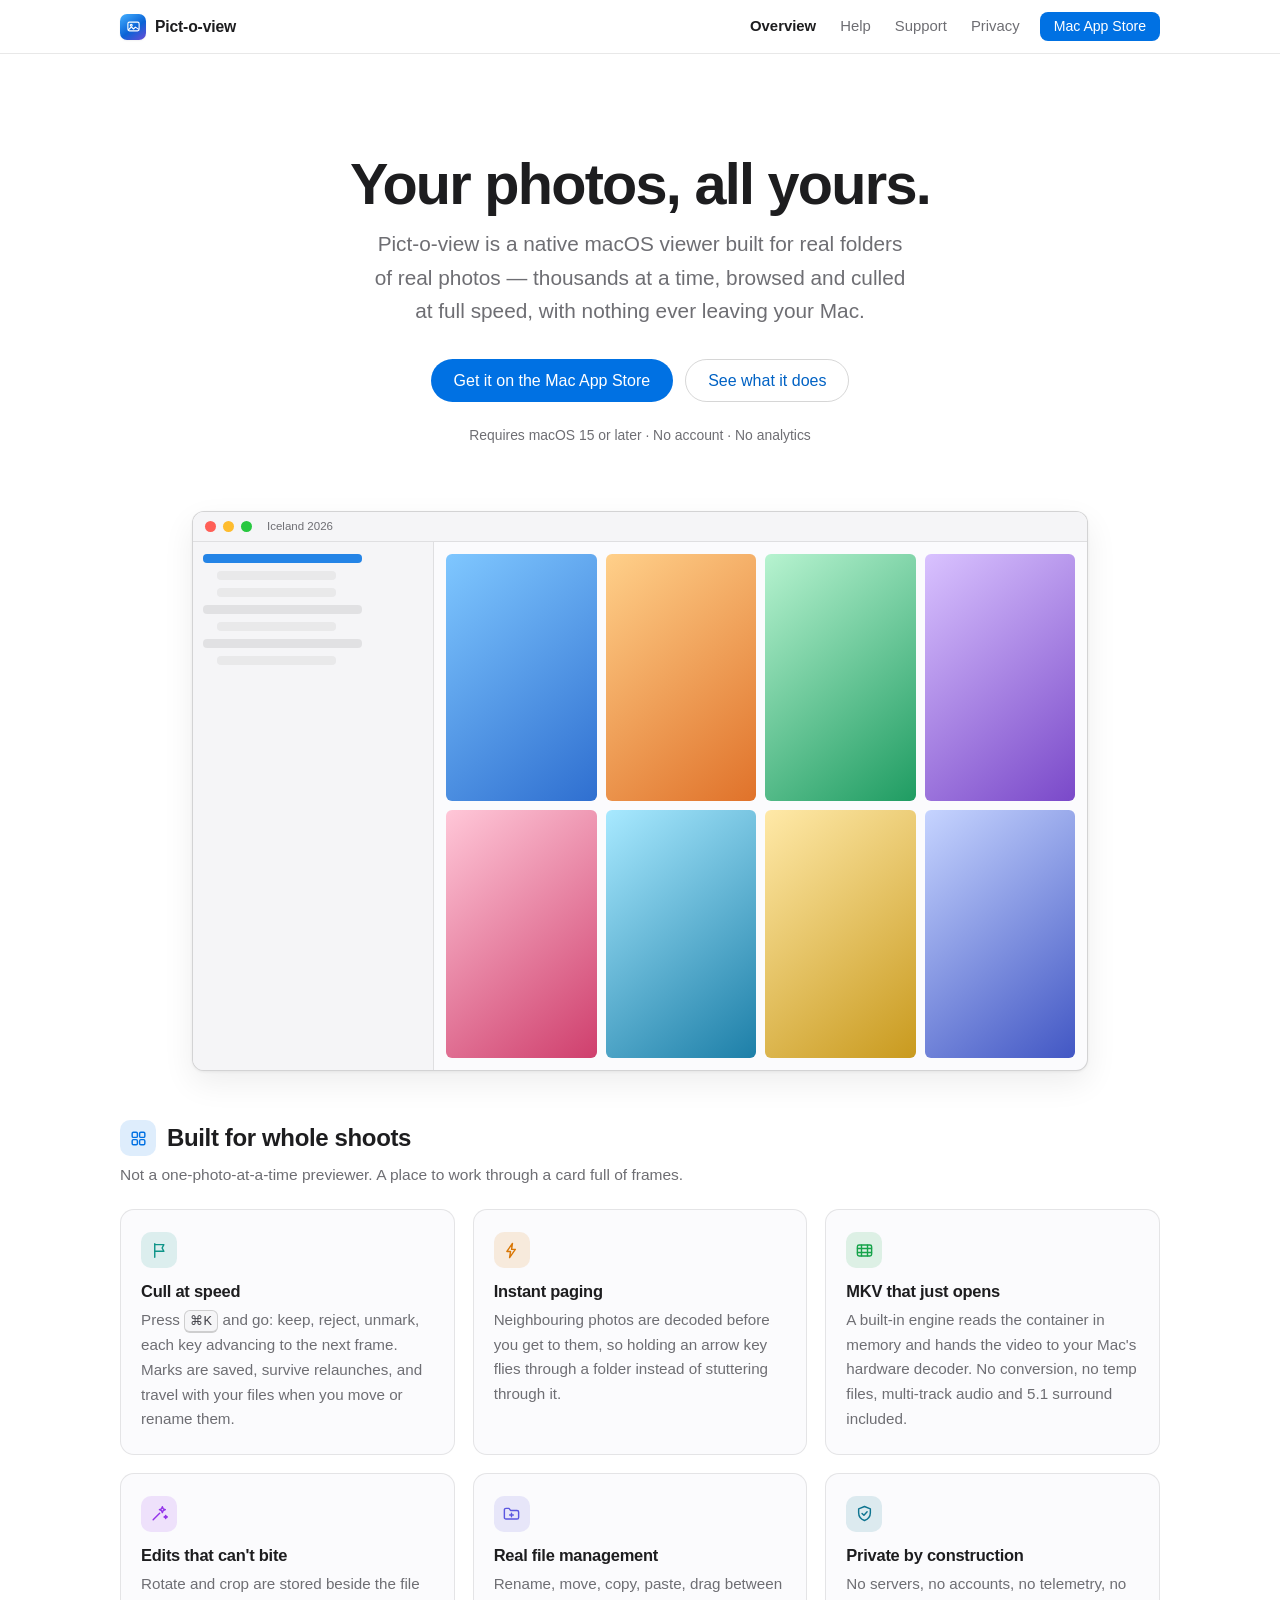
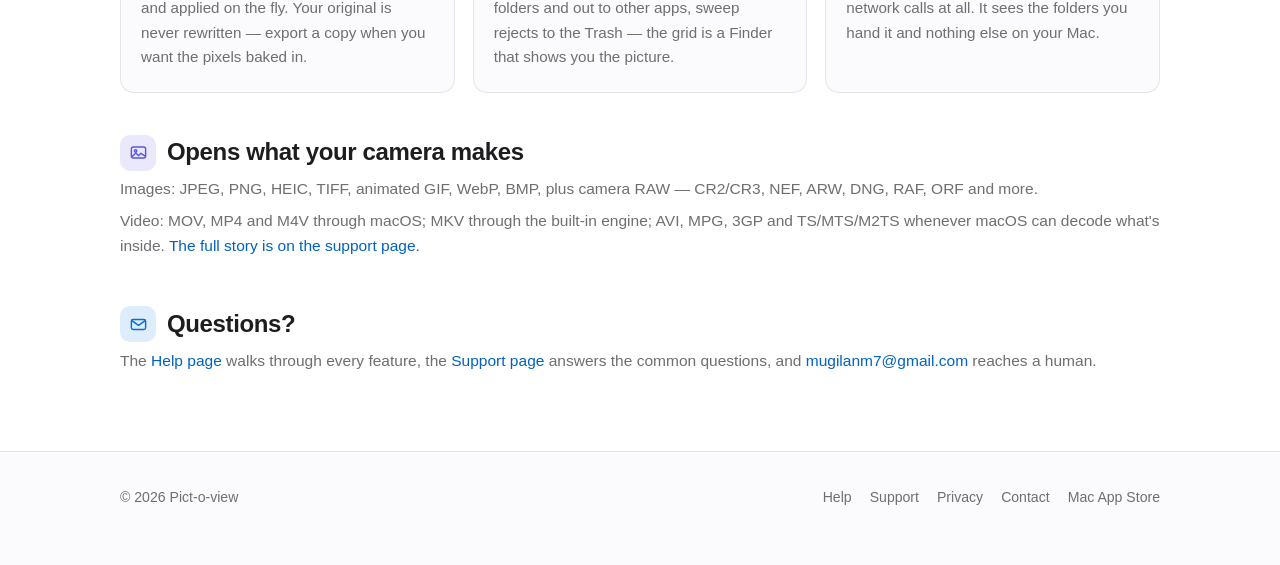
==== index.html @ 7cab920b "1.1 Update" ====
<!DOCTYPE html>
<html lang="en">
<head>
<meta charset="utf-8">
<meta name="viewport" content="width=device-width, initial-scale=1">
<title>Pict-o-view — a fast, private photo &amp; video viewer for macOS</title>
<meta name="description" content="Pict-o-view is a native macOS photo and video viewer built for browsing and culling large folders. No accounts, no analytics, nothing leaves your Mac.">
<meta name="theme-color" content="#ffffff" media="(prefers-color-scheme: light)">
<meta name="theme-color" content="#000000" media="(prefers-color-scheme: dark)">
<link rel="stylesheet" href="css/site.css">
</head>
<body>

<!-- Icon sprite: inline so the pages make no image requests. Attributes
     live on each <symbol> because a <use> clone inherits from the use
     site, not from the sprite. Generated by build_sprite.py. -->
<svg xmlns="http://www.w3.org/2000/svg" style="display:none" aria-hidden="true" focusable="false">

  <symbol id="i-photo" viewBox="0 0 24 24" fill="none" stroke="currentColor" stroke-width="1.8" stroke-linecap="round" stroke-linejoin="round">
    <rect x="3" y="5" width="18" height="14" rx="2.5"/>
    <circle cx="8.4" cy="10" r="1.5"/>
    <path d="M4 17.2l4.6-4.6 3.4 3.4 3-3L20 16.2"/>
  </symbol>
  <symbol id="i-folder" viewBox="0 0 24 24" fill="none" stroke="currentColor" stroke-width="1.8" stroke-linecap="round" stroke-linejoin="round">
    <path d="M3 7.5a2 2 0 012-2h3.8l2 2.6H19a2 2 0 012 2V17a2 2 0 01-2 2H5a2 2 0 01-2-2z"/>
    <path d="M12 11.6v4.6M9.7 13.9h4.6"/>
  </symbol>
  <symbol id="i-tree" viewBox="0 0 24 24" fill="none" stroke="currentColor" stroke-width="1.8" stroke-linecap="round" stroke-linejoin="round">
    <path d="M4.5 5.5h6M8 9.5h6M11.5 13.5h6M11.5 17.5h6"/>
    <path d="M8 5.5v12"/>
  </symbol>
  <symbol id="i-grid" viewBox="0 0 24 24" fill="none" stroke="currentColor" stroke-width="1.8" stroke-linecap="round" stroke-linejoin="round">
    <rect x="4" y="4" width="6.6" height="6.6" rx="1.6"/>
    <rect x="13.4" y="4" width="6.6" height="6.6" rx="1.6"/>
    <rect x="4" y="13.4" width="6.6" height="6.6" rx="1.6"/>
    <rect x="13.4" y="13.4" width="6.6" height="6.6" rx="1.6"/>
  </symbol>
  <symbol id="i-eye" viewBox="0 0 24 24" fill="none" stroke="currentColor" stroke-width="1.8" stroke-linecap="round" stroke-linejoin="round">
    <path d="M2.5 12S6 6.2 12 6.2 21.5 12 21.5 12 18 17.8 12 17.8 2.5 12 2.5 12z"/>
    <circle cx="12" cy="12" r="2.6"/>
  </symbol>
  <symbol id="i-wand" viewBox="0 0 24 24" fill="none" stroke="currentColor" stroke-width="1.8" stroke-linecap="round" stroke-linejoin="round">
    <path d="M4 20l8.2-8.2"/>
    <path d="M15.6 3.5l1.1 2.6 2.6 1.1-2.6 1.1-1.1 2.6-1.1-2.6-2.6-1.1 2.6-1.1z"/>
    <path d="M19.8 14.4l.6 1.4 1.4.6-1.4.6-.6 1.4-.6-1.4-1.4-.6 1.4-.6z"/>
  </symbol>
  <symbol id="i-flag" viewBox="0 0 24 24" fill="none" stroke="currentColor" stroke-width="1.8" stroke-linecap="round" stroke-linejoin="round">
    <path d="M6 3.5v17"/>
    <path d="M6 4.6h11.5l-2.2 4.2 2.2 4.2H6"/>
  </symbol>
  <symbol id="i-film" viewBox="0 0 24 24" fill="none" stroke="currentColor" stroke-width="1.8" stroke-linecap="round" stroke-linejoin="round">
    <rect x="3" y="5" width="18" height="14" rx="2.2"/>
    <path d="M3.2 9.4h17.6M3.2 14.6h17.6M8.2 5.2v13.6M15.8 5.2v13.6"/>
  </symbol>
  <symbol id="i-lock" viewBox="0 0 24 24" fill="none" stroke="currentColor" stroke-width="1.8" stroke-linecap="round" stroke-linejoin="round">
    <rect x="4.8" y="10.8" width="14.4" height="9.2" rx="2.2"/>
    <path d="M8.4 10.8V8.2a3.6 3.6 0 017.2 0v2.6"/>
  </symbol>
  <symbol id="i-keyboard" viewBox="0 0 24 24" fill="none" stroke="currentColor" stroke-width="1.8" stroke-linecap="round" stroke-linejoin="round">
    <rect x="2.4" y="6.4" width="19.2" height="11.2" rx="2.2"/>
    <path d="M6 10.2h.6M9.4 10.2h.6M12.8 10.2h.6M16.2 10.2h.6M7.6 14.2h8.8"/>
  </symbol>
  <symbol id="i-mail" viewBox="0 0 24 24" fill="none" stroke="currentColor" stroke-width="1.8" stroke-linecap="round" stroke-linejoin="round">
    <rect x="3" y="5.6" width="18" height="12.8" rx="2.2"/>
    <path d="M3.6 7.2l8.4 5.9 8.4-5.9"/>
  </symbol>
  <symbol id="i-bolt" viewBox="0 0 24 24" fill="none" stroke="currentColor" stroke-width="1.8" stroke-linecap="round" stroke-linejoin="round">
    <path d="M13.2 3l-7 10.2h4.6L9.6 21l7.2-10.4h-4.7z"/>
  </symbol>
  <symbol id="i-shield" viewBox="0 0 24 24" fill="none" stroke="currentColor" stroke-width="1.8" stroke-linecap="round" stroke-linejoin="round">
    <path d="M12 3.2l7.4 2.9v4.8c0 4.5-3 8.2-7.4 9.9-4.4-1.7-7.4-5.4-7.4-9.9V6.1z"/>
    <path d="M8.9 11.9l2.4 2.4 4-4.4"/>
  </symbol>
  <symbol id="i-share" viewBox="0 0 24 24" fill="none" stroke="currentColor" stroke-width="1.8" stroke-linecap="round" stroke-linejoin="round">
    <path d="M12 15.6V3.6"/>
    <path d="M8.2 7.2L12 3.4l3.8 3.8"/>
    <path d="M5 13.6v4.8A1.8 1.8 0 006.8 20.2h10.4a1.8 1.8 0 001.8-1.8v-4.8"/>
  </symbol>
  <symbol id="i-sliders" viewBox="0 0 24 24" fill="none" stroke="currentColor" stroke-width="1.8" stroke-linecap="round" stroke-linejoin="round">
    <path d="M4 8h9M18.4 8H20M4 16h4.4M13.8 16H20"/>
    <circle cx="15.6" cy="8" r="2.4"/>
    <circle cx="11" cy="16" r="2.4"/>
  </symbol>
  <symbol id="i-code" viewBox="0 0 24 24" fill="none" stroke="currentColor" stroke-width="1.8" stroke-linecap="round" stroke-linejoin="round">
    <path d="M9 7.5L4.5 12 9 16.5M15 7.5L19.5 12 15 16.5"/>
  </symbol>
</svg>

<header class="site-header">
  <div class="wrap">
    <a class="brand" href="index.html">
      <span class="brand-mark"><svg aria-hidden="true"><use href="#i-photo"></use></svg></span>
      Pict-o-view
    </a>
    <nav class="site-nav" aria-label="Site">
      <a href="index.html" aria-current="page">Overview</a>
      <a href="help.html">Help</a>
      <a href="support.html">Support</a>
      <a href="privacy.html">Privacy</a>
      <a class="btn" href="https://apps.apple.com/us/app/pict-o-view/id6789158521">Mac App Store</a>
    </nav>
  </div>
</header>

<main>
  <section class="hero wrap wrap--wide">
    <h1>Your photos, all yours.</h1>
    <p class="lede">Pict-o-view is a native macOS viewer built for real folders of real photos — thousands at a time, browsed and culled at full speed, with nothing ever leaving your Mac.</p>
    <div class="hero-actions">
      <a class="btn" href="https://apps.apple.com/us/app/pict-o-view/id6789158521">Get it on the Mac App Store</a>
      <a class="btn btn--ghost" href="help.html">See what it does</a>
    </div>
    <p class="hero-note">Requires macOS 15 or later · No account · No analytics</p>

    <div class="mock" role="img" aria-label="Illustration of the Pict-o-view window: a folder sidebar beside a grid of photo thumbnails.">
      <div class="mock-bar" aria-hidden="true"><i></i><i></i><i></i><span>Iceland 2026</span></div>
      <div class="mock-body" aria-hidden="true">
        <div class="mock-side">
          <b class="on"></b><em></em><em></em><b></b><em></em><b></b><em></em>
        </div>
        <div class="mock-grid">
          <u></u><u></u><u></u><u></u><u></u><u></u><u></u><u></u>
        </div>
      </div>
    </div>
  </section>

  <div class="wrap wrap--wide">
    <section class="section" id="features">
      <h2><span class="tile t-blue"><svg aria-hidden="true"><use href="#i-grid"></use></svg></span> Built for whole shoots</h2>
      <p class="section-note">Not a one-photo-at-a-time previewer. A place to work through a card full of frames.</p>
      <ul class="cards" style="margin-top:1.4rem">
        <li class="card">
          <span class="tile t-mint"><svg aria-hidden="true"><use href="#i-flag"></use></svg></span>
          <h3>Cull at speed</h3>
          <p>Press <kbd>⌘K</kbd> and go: keep, reject, unmark, each key advancing to the next frame. Marks are saved, survive relaunches, and travel with your files when you move or rename them.</p>
        </li>
        <li class="card">
          <span class="tile t-orange"><svg aria-hidden="true"><use href="#i-bolt"></use></svg></span>
          <h3>Instant paging</h3>
          <p>Neighbouring photos are decoded before you get to them, so holding an arrow key flies through a folder instead of stuttering through it.</p>
        </li>
        <li class="card">
          <span class="tile t-green"><svg aria-hidden="true"><use href="#i-film"></use></svg></span>
          <h3>MKV that just opens</h3>
          <p>A built-in engine reads the container in memory and hands the video to your Mac's hardware decoder. No conversion, no temp files, multi-track audio and 5.1 surround included.</p>
        </li>
        <li class="card">
          <span class="tile t-purple"><svg aria-hidden="true"><use href="#i-wand"></use></svg></span>
          <h3>Edits that can't bite</h3>
          <p>Rotate and crop are stored beside the file and applied on the fly. Your original is never rewritten — export a copy when you want the pixels baked in.</p>
        </li>
        <li class="card">
          <span class="tile t-indigo"><svg aria-hidden="true"><use href="#i-folder"></use></svg></span>
          <h3>Real file management</h3>
          <p>Rename, move, copy, paste, drag between folders and out to other apps, sweep rejects to the Trash — the grid is a Finder that shows you the picture.</p>
        </li>
        <li class="card">
          <span class="tile t-teal"><svg aria-hidden="true"><use href="#i-shield"></use></svg></span>
          <h3>Private by construction</h3>
          <p>No servers, no accounts, no telemetry, no network calls at all. It sees the folders you hand it and nothing else on your Mac.</p>
        </li>
      </ul>
    </section>

    <section class="section" id="formats">
      <h2><span class="tile t-indigo"><svg aria-hidden="true"><use href="#i-photo"></use></svg></span> Opens what your camera makes</h2>
      <p class="section-note">Images: JPEG, PNG, HEIC, TIFF, animated GIF, WebP, BMP, plus camera RAW — CR2/CR3, NEF, ARW, DNG, RAF, ORF and more.</p>
      <p class="section-note">Video: MOV, MP4 and M4V through macOS; MKV through the built-in engine; AVI, MPG, 3GP and TS/MTS/M2TS whenever macOS can decode what's inside. <a href="support.html#media">The full story is on the support page.</a></p>
    </section>

    <section class="section" id="more">
      <h2><span class="tile t-blue"><svg aria-hidden="true"><use href="#i-mail"></use></svg></span> Questions?</h2>
      <p class="section-note">The <a href="help.html">Help page</a> walks through every feature, the <a href="support.html">Support page</a> answers the common questions, and <a href="mailto:mugilanm7@gmail.com">mugilanm7@gmail.com</a> reaches a human.</p>
    </section>
  </div>
</main>

<footer class="site-footer">
  <div class="wrap">
    <span>© 2026 Pict-o-view</span>
    <nav aria-label="Footer">
      <a href="help.html">Help</a>
      <a href="support.html">Support</a>
      <a href="privacy.html">Privacy</a>
      <a href="mailto:mugilanm7@gmail.com">Contact</a>
      <a href="https://apps.apple.com/us/app/pict-o-view/id6789158521">Mac App Store</a>
    </nav>
  </div>
</footer>

<script src="js/site.js" defer></script>
</body>
</html>
---- css/site.css ----
/* ==========================================================================
   Pict-o-view — shared stylesheet
   One file, no build step, no external requests. Every page links this.
   ========================================================================== */

/* --- Design tokens -------------------------------------------------------- */

:root {
  color-scheme: light dark;

  --font: -apple-system, BlinkMacSystemFont, "SF Pro Text", "Segoe UI", Roboto,
    Helvetica, Arial, sans-serif;
  --mono: ui-monospace, SFMono-Regular, "SF Mono", Menlo, Consolas, monospace;

  --bg: #ffffff;
  --surface: #f5f5f7;
  --surface-2: #fbfbfd;
  --text: #1d1d1f;
  --text-2: #3f3f46;
  --muted: #6e6e73;
  --accent: #0071e3;
  --accent-text: #0062c4;
  --border: rgba(0, 0, 0, 0.09);
  --border-strong: rgba(0, 0, 0, 0.16);
  --header-bg: rgba(255, 255, 255, 0.72);
  --shadow-sm: 0 1px 2px rgba(0, 0, 0, 0.05);
  --shadow: 0 1px 3px rgba(0, 0, 0, 0.06), 0 12px 32px rgba(0, 0, 0, 0.07);
  --tile-alpha: 0.13;

  /* Accents mirror the in-app Help sheet, one hue per topic. */
  --blue: #0071e3;
  --indigo: #5b57e0;
  --orange: #d97706;
  --purple: #9333ea;
  --mint: #0d9488;
  --green: #16a34a;
  --teal: #0e7490;
  --pink: #db2777;

  --radius: 14px;
  --radius-sm: 9px;
  --measure: 46rem;
  --wide: 68rem;
  --header-h: 54px;
}

@media (prefers-color-scheme: dark) {
  :root {
    --bg: #000000;
    --surface: #17171a;
    --surface-2: #101013;
    --text: #f5f5f7;
    --text-2: #d6d6da;
    --muted: #98989d;
    --accent: #2997ff;
    --accent-text: #58aeff;
    --border: rgba(255, 255, 255, 0.12);
    --border-strong: rgba(255, 255, 255, 0.2);
    --header-bg: rgba(12, 12, 14, 0.72);
    --shadow-sm: 0 1px 2px rgba(0, 0, 0, 0.5);
    --shadow: 0 1px 3px rgba(0, 0, 0, 0.5), 0 12px 32px rgba(0, 0, 0, 0.55);
    --tile-alpha: 0.22;

    --blue: #2997ff;
    --indigo: #8b87ff;
    --orange: #f59e0b;
    --purple: #c084fc;
    --mint: #2dd4bf;
    --green: #4ade80;
    --teal: #22d3ee;
    --pink: #f472b6;
  }
}

/* --- Reset / base --------------------------------------------------------- */

*,
*::before,
*::after {
  box-sizing: border-box;
}

html {
  -webkit-text-size-adjust: 100%;
  scroll-behavior: smooth;
}

body {
  margin: 0;
  background: var(--bg);
  color: var(--text);
  font-family: var(--font);
  font-size: 17px;
  line-height: 1.62;
  -webkit-font-smoothing: antialiased;
  -moz-osx-font-smoothing: grayscale;
}

img,
svg {
  max-width: 100%;
}

a {
  color: var(--accent-text);
  text-decoration: none;
}

a:hover {
  text-decoration: underline;
}

:focus-visible {
  outline: 2px solid var(--accent);
  outline-offset: 3px;
  border-radius: 4px;
}

h1,
h2,
h3 {
  line-height: 1.2;
  letter-spacing: -0.015em;
  text-wrap: balance;
}

p {
  margin: 0 0 1em;
}

hr {
  border: 0;
  border-top: 1px solid var(--border);
  margin: 2.5rem 0;
}

.muted {
  color: var(--muted);
}

.visually-hidden {
  position: absolute;
  width: 1px;
  height: 1px;
  overflow: hidden;
  clip: rect(0 0 0 0);
  white-space: nowrap;
}

/* --- Layout --------------------------------------------------------------- */

.wrap {
  width: 100%;
  max-width: var(--measure);
  margin: 0 auto;
  padding: 0 24px;
}

.wrap--wide {
  max-width: var(--wide);
}

main {
  padding-bottom: 72px;
}

/* --- Header / navigation -------------------------------------------------- */

.site-header {
  position: sticky;
  top: 0;
  z-index: 50;
  height: var(--header-h);
  display: flex;
  align-items: center;
  background: var(--header-bg);
  border-bottom: 1px solid var(--border);
  -webkit-backdrop-filter: saturate(180%) blur(20px);
  backdrop-filter: saturate(180%) blur(20px);
}

.site-header .wrap {
  max-width: var(--wide);
  display: flex;
  align-items: center;
  gap: 20px;
}

.brand {
  display: inline-flex;
  align-items: center;
  gap: 9px;
  font-weight: 600;
  font-size: 0.98rem;
  letter-spacing: -0.01em;
  color: var(--text);
  white-space: nowrap;
}

.brand:hover {
  text-decoration: none;
}

.brand-mark {
  width: 26px;
  height: 26px;
  border-radius: 7px;
  display: grid;
  place-items: center;
  color: #fff;
  background: linear-gradient(145deg, #45b0ff, #0a63d6 55%, #6a4bd6);
  box-shadow: var(--shadow-sm);
  flex: none;
}

.brand-mark svg {
  width: 15px;
  height: 15px;
}

.site-nav {
  margin-left: auto;
  display: flex;
  align-items: center;
  gap: 4px;
  font-size: 0.93rem;
  overflow-x: auto;
  scrollbar-width: none;
}

.site-nav::-webkit-scrollbar {
  display: none;
}

.site-nav a {
  color: var(--muted);
  padding: 6px 10px;
  border-radius: 8px;
  white-space: nowrap;
}

.site-nav a:hover {
  color: var(--text);
  background: var(--surface);
  text-decoration: none;
}

.site-nav a[aria-current="page"] {
  color: var(--text);
  font-weight: 600;
}

/* `.site-nav a` (0,1,1) outranks `.btn` (0,1,0), so the button's white text
   has to be restated at (0,2,0) or it inherits the muted nav colour. */
.site-nav .btn {
  margin-left: 6px;
  padding: 5px 13px;
  font-size: 0.88rem;
  color: #fff;
}

.site-nav .btn:hover {
  color: #fff;
}

/* --- Buttons -------------------------------------------------------------- */

.btn {
  display: inline-flex;
  align-items: center;
  justify-content: center;
  gap: 8px;
  padding: 11px 22px;
  border-radius: 980px;
  font-size: 1rem;
  font-weight: 500;
  line-height: 1.2;
  border: 1px solid transparent;
  background: var(--accent);
  color: #fff;
  cursor: pointer;
  transition: transform 0.15s ease, filter 0.15s ease, background 0.15s ease;
}

.btn:hover {
  filter: brightness(1.07);
  text-decoration: none;
  transform: translateY(-1px);
}

.btn:active {
  transform: translateY(0);
}

.btn--ghost {
  background: transparent;
  color: var(--accent-text);
  border-color: var(--border-strong);
}

.btn--ghost:hover {
  background: var(--surface);
  filter: none;
}

/* --- Hero (home) ---------------------------------------------------------- */

.hero {
  padding: clamp(48px, 9vw, 96px) 0 8px;
  text-align: center;
}

.hero h1 {
  margin: 0 0 0.5rem;
  font-size: clamp(2.25rem, 6.4vw, 3.6rem);
  letter-spacing: -0.03em;
}

.hero .lede {
  max-width: 34rem;
  margin: 0 auto 1.9rem;
  font-size: clamp(1.05rem, 2.4vw, 1.3rem);
  color: var(--muted);
}

.hero-actions {
  display: flex;
  flex-wrap: wrap;
  gap: 12px;
  justify-content: center;
}

.hero-note {
  margin: 1.4rem 0 0;
  font-size: 0.87rem;
  color: var(--muted);
}

/* A CSS-drawn stand-in for a screenshot: no image assets to ship or break. */
.mock {
  margin: clamp(36px, 6vw, 64px) auto 0;
  max-width: 56rem;
  aspect-ratio: 16 / 10;
  border: 1px solid var(--border-strong);
  border-radius: 12px;
  overflow: hidden;
  background: var(--surface-2);
  box-shadow: var(--shadow);
  display: flex;
  flex-direction: column;
}

.mock-bar {
  height: 30px;
  flex: none;
  display: flex;
  align-items: center;
  gap: 7px;
  padding: 0 12px;
  background: var(--surface);
  border-bottom: 1px solid var(--border);
}

.mock-bar i {
  width: 11px;
  height: 11px;
  border-radius: 50%;
  background: var(--border-strong);
}

.mock-bar i:nth-child(1) {
  background: #ff5f57;
}
.mock-bar i:nth-child(2) {
  background: #febc2e;
}
.mock-bar i:nth-child(3) {
  background: #28c840;
}

.mock-bar span {
  margin-left: 8px;
  font-size: 0.72rem;
  color: var(--muted);
}

.mock-body {
  flex: 1;
  display: flex;
  min-height: 0;
}

.mock-side {
  width: 27%;
  min-width: 96px;
  border-right: 1px solid var(--border);
  background: var(--surface);
  padding: 12px 10px;
  display: flex;
  flex-direction: column;
  gap: 8px;
}

.mock-side b,
.mock-side em {
  display: block;
  height: 9px;
  border-radius: 4px;
  background: var(--border-strong);
  opacity: 0.5;
}

.mock-side b {
  width: 72%;
}

.mock-side em {
  width: 54%;
  margin-left: 14px;
  opacity: 0.32;
}

.mock-side b.on {
  background: var(--accent);
  opacity: 0.85;
}

.mock-grid {
  flex: 1;
  padding: 12px;
  display: grid;
  grid-template-columns: repeat(4, 1fr);
  grid-auto-rows: 1fr;
  gap: 9px;
  min-height: 0;
}

.mock-grid u {
  display: block;
  border-radius: 6px;
  background: linear-gradient(140deg, #7fc7ff, #2f6fd0);
}

.mock-grid u:nth-child(2) {
  background: linear-gradient(140deg, #ffd08a, #e0722a);
}
.mock-grid u:nth-child(3) {
  background: linear-gradient(140deg, #b7f3d0, #1f9c62);
}
.mock-grid u:nth-child(4) {
  background: linear-gradient(140deg, #d9c2ff, #7a49c9);
}
.mock-grid u:nth-child(5) {
  background: linear-gradient(140deg, #ffc7d8, #cf3f6d);
}
.mock-grid u:nth-child(6) {
  background: linear-gradient(140deg, #a8e9ff, #1d7fa8);
}
.mock-grid u:nth-child(7) {
  background: linear-gradient(140deg, #ffe9a8, #c99a1e);
}
.mock-grid u:nth-child(8) {
  background: linear-gradient(140deg, #c6d4ff, #4257c4);
}

/* --- Feature cards (home) ------------------------------------------------- */

/* Three columns at most, deliberately: six cards then land 3 + 3 instead of
   4 + 2, and the copy gets a readable measure rather than a narrow gutter. */
.cards {
  display: grid;
  grid-template-columns: 1fr;
  gap: 18px;
  margin: 0;
  padding: 0;
  list-style: none;
}

@media (min-width: 34rem) {
  .cards {
    grid-template-columns: repeat(2, 1fr);
  }
}

@media (min-width: 56rem) {
  .cards {
    grid-template-columns: repeat(3, 1fr);
  }
}

.card {
  background: var(--surface-2);
  border: 1px solid var(--border);
  border-radius: var(--radius);
  padding: 22px 20px;
}

.card h3 {
  margin: 14px 0 6px;
  font-size: 1.03rem;
}

.card p {
  margin: 0;
  font-size: 0.95rem;
  color: var(--muted);
}

/* --- Tinted icon tiles ---------------------------------------------------- */

.tile {
  width: 36px;
  height: 36px;
  flex: none;
  border-radius: 10px;
  display: grid;
  place-items: center;
  color: var(--tint, var(--accent));
  background: color-mix(in srgb, var(--tint, var(--accent)) calc(var(--tile-alpha) * 100%), transparent);
}

.tile svg {
  width: 19px;
  height: 19px;
}

/* Fallback for engines without color-mix(): a neutral wash still reads fine. */
@supports not (background: color-mix(in srgb, red 10%, transparent)) {
  .tile {
    background: var(--surface);
  }
}

.t-blue { --tint: var(--blue); }
.t-indigo { --tint: var(--indigo); }
.t-orange { --tint: var(--orange); }
.t-purple { --tint: var(--purple); }
.t-mint { --tint: var(--mint); }
.t-green { --tint: var(--green); }
.t-teal { --tint: var(--teal); }
.t-pink { --tint: var(--pink); }

/* --- Page header (doc pages) --------------------------------------------- */

.page-head {
  padding: clamp(40px, 7vw, 68px) 0 4px;
}

.page-head h1 {
  margin: 0 0 0.4rem;
  font-size: clamp(2rem, 5vw, 2.7rem);
  letter-spacing: -0.025em;
}

.page-head .lede {
  margin: 0;
  font-size: 1.08rem;
  color: var(--muted);
  max-width: 36rem;
}

/* --- Section jump pills -------------------------------------------------- */

.pills {
  display: flex;
  gap: 8px;
  flex-wrap: wrap;
  margin: 26px 0 0;
  padding: 0;
  list-style: none;
}

.pills a {
  display: inline-block;
  padding: 5px 13px;
  border-radius: 980px;
  border: 1px solid var(--border);
  background: var(--surface-2);
  color: var(--muted);
  font-size: 0.86rem;
}

.pills a:hover {
  color: var(--text);
  border-color: var(--border-strong);
  text-decoration: none;
}

.pills a.is-active {
  color: #fff;
  background: var(--accent);
  border-color: transparent;
}

/* --- Sections ------------------------------------------------------------- */

.section {
  padding-top: 2.6rem;
  scroll-margin-top: calc(var(--header-h) + 18px);
}

.section > h2 {
  display: flex;
  align-items: center;
  gap: 11px;
  margin: 0 0 0.35rem;
  font-size: 1.5rem;
}

.section > .section-note {
  margin: 0 0 0.4rem;
  color: var(--muted);
  font-size: 0.97rem;
}

/* --- Feature list (help page) -------------------------------------------- */

.features {
  display: grid;
  gap: 2px;
  margin: 1.1rem 0 0;
  padding: 0;
  list-style: none;
}

.feature {
  display: flex;
  align-items: flex-start;
  gap: 14px;
  padding: 15px 4px;
  border-top: 1px solid var(--border);
}

.feature h3 {
  margin: 0 0 2px;
  font-size: 1.02rem;
}

.feature p {
  margin: 0;
  color: var(--muted);
  font-size: 0.96rem;
}

/* --- FAQ ----------------------------------------------------------------- */

.faq {
  margin: 1rem 0 0;
}

.faq-item {
  padding: 16px 4px;
  border-top: 1px solid var(--border);
}

.faq-item h3 {
  margin: 0 0 0.35rem;
  font-size: 1.04rem;
}

.faq-item p {
  margin: 0 0 0.6rem;
  color: var(--text-2);
  font-size: 0.97rem;
}

.faq-item p:last-child {
  margin-bottom: 0;
}

/* --- Search (added by js/site.js; hidden when JS is off) ----------------- */

.search {
  position: relative;
  margin-top: 26px;
}

.search input {
  width: 100%;
  font: inherit;
  font-size: 0.98rem;
  color: var(--text);
  padding: 11px 15px 11px 40px;
  border-radius: 11px;
  border: 1px solid var(--border-strong);
  background: var(--surface-2);
  -webkit-appearance: none;
  appearance: none;
}

.search input::placeholder {
  color: var(--muted);
}

.search input:focus {
  outline: none;
  border-color: var(--accent);
  box-shadow: 0 0 0 3px color-mix(in srgb, var(--accent) 22%, transparent);
}

.search svg {
  position: absolute;
  left: 14px;
  top: 50%;
  transform: translateY(-50%);
  width: 16px;
  height: 16px;
  color: var(--muted);
  pointer-events: none;
}

.search-empty {
  margin: 1.4rem 0 0;
  color: var(--muted);
}

[hidden] {
  display: none !important;
}

/* --- Keyboard shortcuts -------------------------------------------------- */

kbd {
  font-family: var(--font);
  font-size: 0.84em;
  font-weight: 500;
  line-height: 1.4;
  display: inline-block;
  padding: 0.1em 0.42em;
  color: var(--text-2);
  background: var(--surface);
  border: 1px solid var(--border-strong);
  border-bottom-width: 2px;
  border-radius: 6px;
  white-space: nowrap;
}

.keys {
  margin: 1.1rem 0 0;
  display: grid;
  gap: 0;
}

.krow {
  display: grid;
  grid-template-columns: 8.5rem 1fr;
  gap: 10px 16px;
  align-items: baseline;
  padding: 9px 4px;
  border-top: 1px solid var(--border);
  font-size: 0.96rem;
}

.krow > span:first-child {
  display: flex;
  flex-wrap: wrap;
  gap: 5px;
  align-items: center;
}

.krow > span:last-child {
  color: var(--muted);
}

.krow .sep {
  color: var(--muted);
  font-size: 0.85em;
}

@media (max-width: 32rem) {
  .krow {
    grid-template-columns: 1fr;
    gap: 4px;
  }
}

/* --- Callout ------------------------------------------------------------- */

.callout {
  margin: 1.4rem 0 0;
  padding: 16px 18px;
  border: 1px solid var(--border);
  border-left: 3px solid var(--tint, var(--accent));
  border-radius: var(--radius-sm);
  background: var(--surface-2);
  font-size: 0.95rem;
}

.callout p:last-child {
  margin-bottom: 0;
}

code {
  font-family: var(--mono);
  font-size: 0.88em;
  background: var(--surface);
  border: 1px solid var(--border);
  border-radius: 5px;
  padding: 0.08em 0.35em;
}

/* --- Footer -------------------------------------------------------------- */

.site-footer {
  border-top: 1px solid var(--border);
  padding: 34px 0 56px;
  font-size: 0.88rem;
  color: var(--muted);
  background: var(--surface-2);
}

.site-footer .wrap {
  max-width: var(--wide);
  display: flex;
  flex-wrap: wrap;
  gap: 10px 22px;
  align-items: center;
}

.site-footer nav {
  display: flex;
  flex-wrap: wrap;
  gap: 10px 18px;
  margin-left: auto;
}

.site-footer a {
  color: var(--muted);
}

.site-footer a:hover {
  color: var(--text);
}

/* --- Back to top (added by js/site.js) ----------------------------------- */

.to-top {
  position: fixed;
  right: 20px;
  bottom: 20px;
  z-index: 40;
  width: 40px;
  height: 40px;
  padding: 0;
  border-radius: 50%;
  border: 1px solid var(--border);
  background: var(--header-bg);
  -webkit-backdrop-filter: saturate(180%) blur(20px);
  backdrop-filter: saturate(180%) blur(20px);
  color: var(--text);
  box-shadow: var(--shadow-sm);
  cursor: pointer;
  opacity: 0;
  transform: translateY(8px);
  transition: opacity 0.2s ease, transform 0.2s ease;
  pointer-events: none;
}

.to-top.is-visible {
  opacity: 1;
  transform: none;
  pointer-events: auto;
}

.to-top svg {
  width: 17px;
  height: 17px;
}

/* --- Motion / print ------------------------------------------------------ */

@media (prefers-reduced-motion: reduce) {
  html {
    scroll-behavior: auto;
  }
  * {
    transition-duration: 0.01ms !important;
    animation-duration: 0.01ms !important;
  }
}

@media print {
  .site-header,
  .site-footer,
  .pills,
  .search,
  .to-top,
  .mock {
    display: none !important;
  }
  body {
    font-size: 11pt;
    color: #000;
    background: #fff;
  }
}
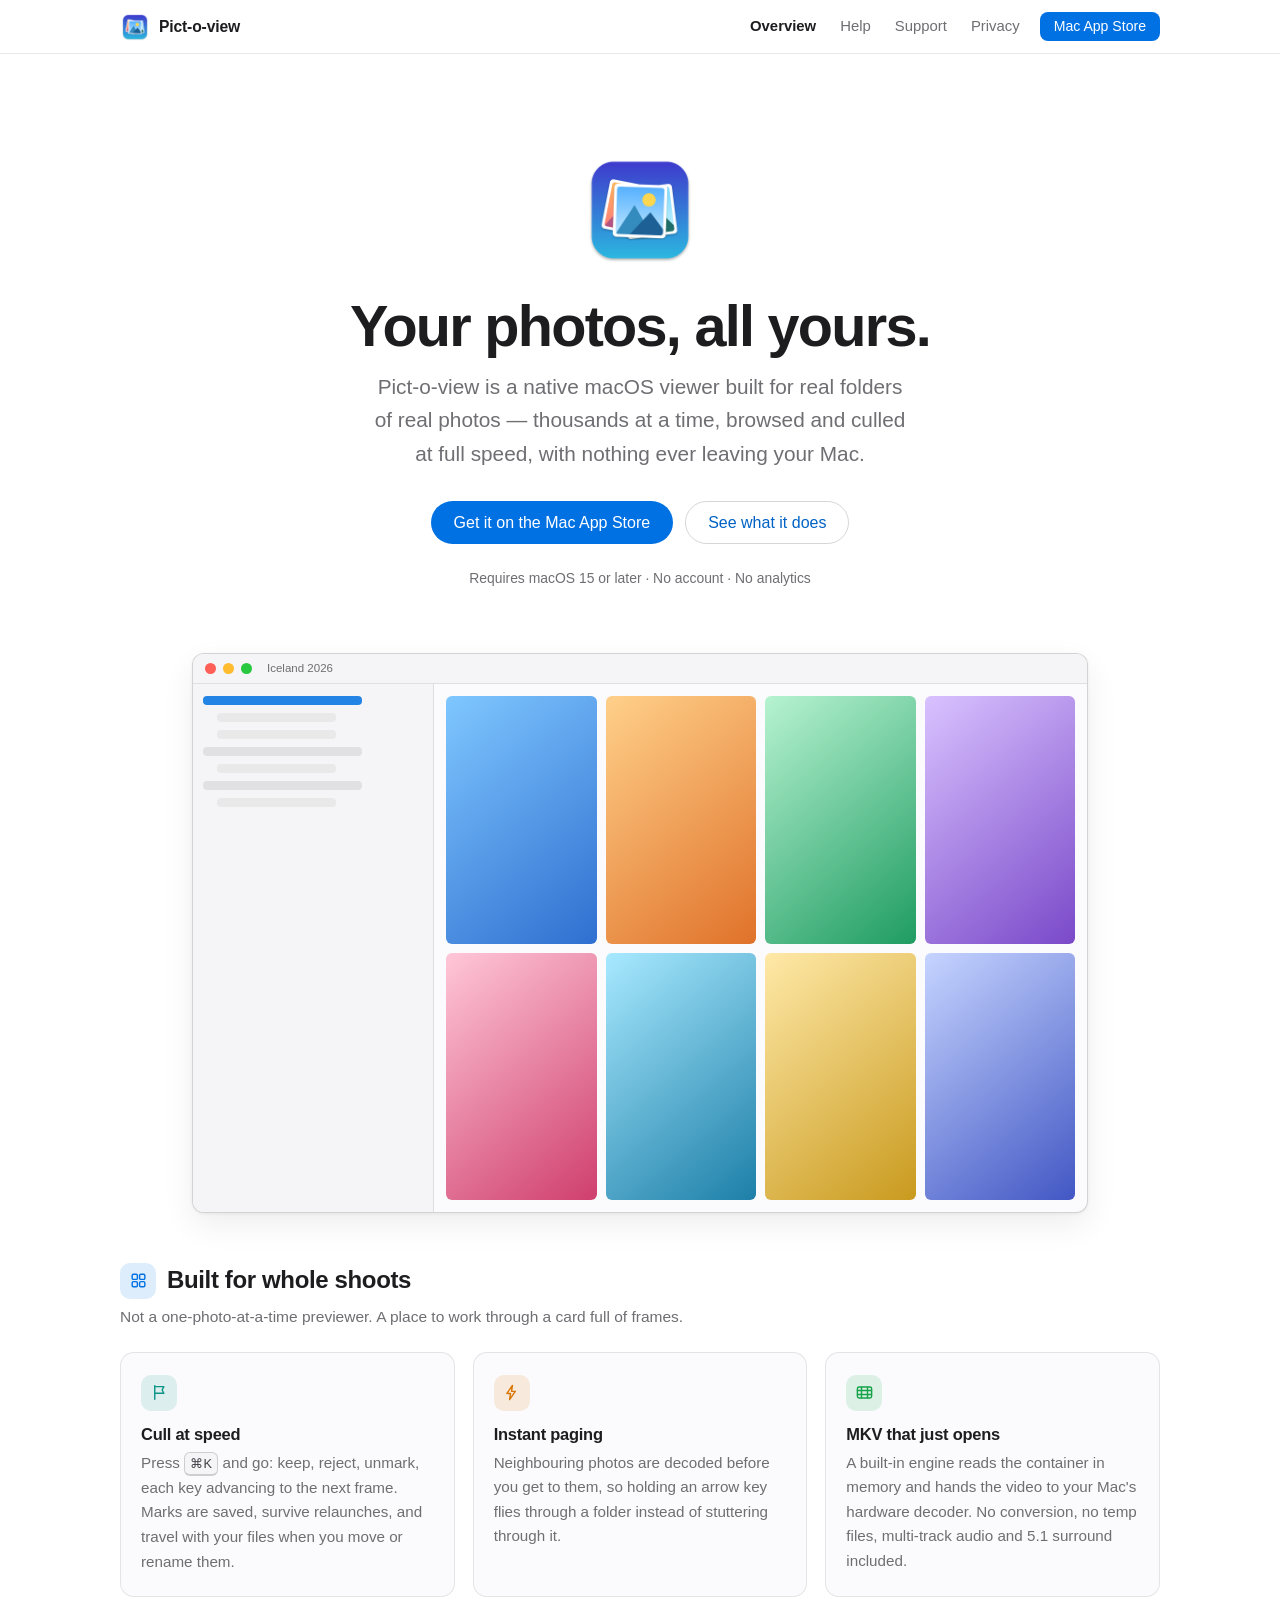
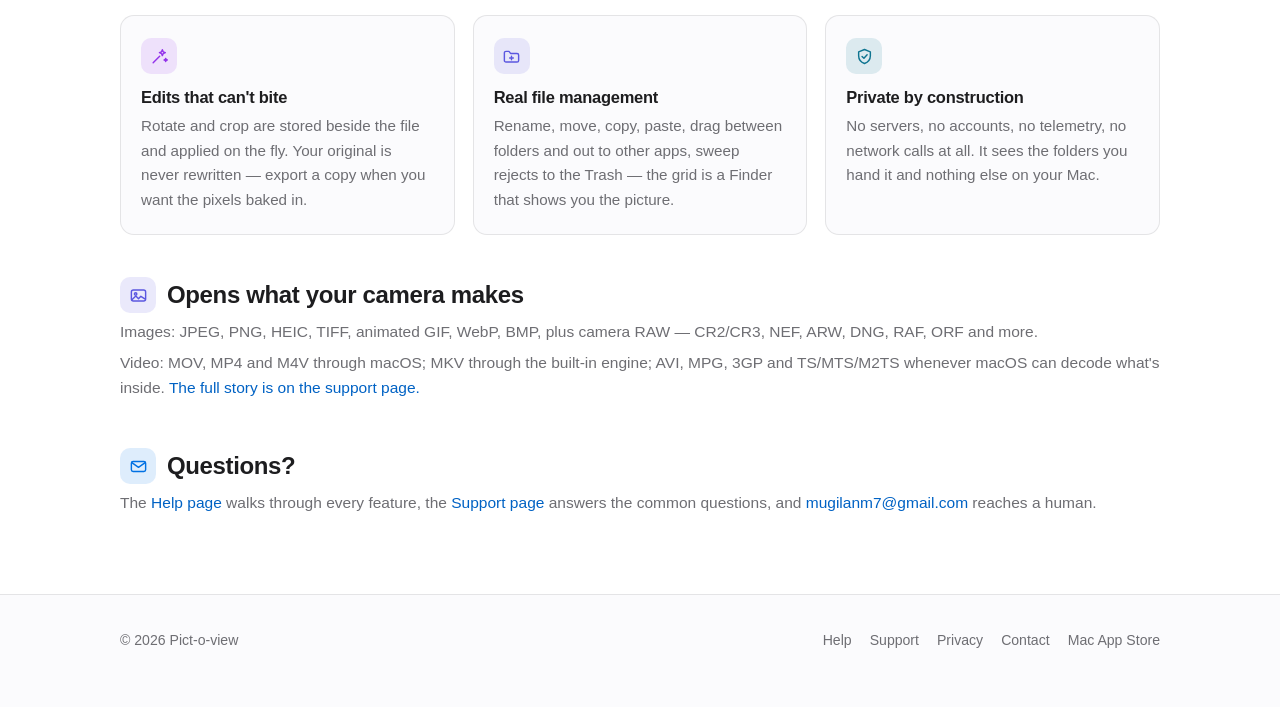
==== commit e79c733c: "Use app icon in header, hero, and favicon" ====
--- a/index.html
+++ b/index.html
@@ -7,6 +7,8 @@
 <meta name="description" content="Pict-o-view is a native macOS photo and video viewer built for browsing and culling large folders. No accounts, no analytics, nothing leaves your Mac.">
 <meta name="theme-color" content="#ffffff" media="(prefers-color-scheme: light)">
 <meta name="theme-color" content="#000000" media="(prefers-color-scheme: dark)">
+<link rel="icon" type="image/png" href="images/icon_512x512.png">
+<link rel="apple-touch-icon" href="images/icon_512x512.png">
 <link rel="stylesheet" href="css/site.css">
 </head>
 <body>
@@ -89,7 +91,7 @@
 <header class="site-header">
   <div class="wrap">
     <a class="brand" href="index.html">
-      <span class="brand-mark"><svg aria-hidden="true"><use href="#i-photo"></use></svg></span>
+      <img class="brand-mark" src="images/icon_512x512.png" width="30" height="30" alt="">
       Pict-o-view
     </a>
     <nav class="site-nav" aria-label="Site">
@@ -104,6 +106,7 @@
 
 <main>
   <section class="hero wrap wrap--wide">
+    <img class="hero-icon" src="images/icon_512x512.png" width="120" height="120" alt="Pict-o-view app icon">
     <h1>Your photos, all yours.</h1>
     <p class="lede">Pict-o-view is a native macOS viewer built for real folders of real photos — thousands at a time, browsed and culled at full speed, with nothing ever leaving your Mac.</p>
     <div class="hero-actions">
--- a/css/site.css
+++ b/css/site.css
@@ -201,21 +201,13 @@
   text-decoration: none;
 }
 
+/* The app icon already carries its own rounded-square shape and shadow in
+   the PNG, so it drops in as a plain <img> — no background or radius here. */
 .brand-mark {
-  width: 26px;
-  height: 26px;
-  border-radius: 7px;
-  display: grid;
-  place-items: center;
-  color: #fff;
-  background: linear-gradient(145deg, #45b0ff, #0a63d6 55%, #6a4bd6);
-  box-shadow: var(--shadow-sm);
+  width: 30px;
+  height: 30px;
   flex: none;
-}
-
-.brand-mark svg {
-  width: 15px;
-  height: 15px;
+  display: block;
 }
 
 .site-nav {
@@ -308,6 +300,13 @@
 .hero {
   padding: clamp(48px, 9vw, 96px) 0 8px;
   text-align: center;
+}
+
+.hero-icon {
+  width: clamp(88px, 14vw, 120px);
+  height: auto;
+  margin: 0 auto 1.4rem;
+  display: block;
 }
 
 .hero h1 {
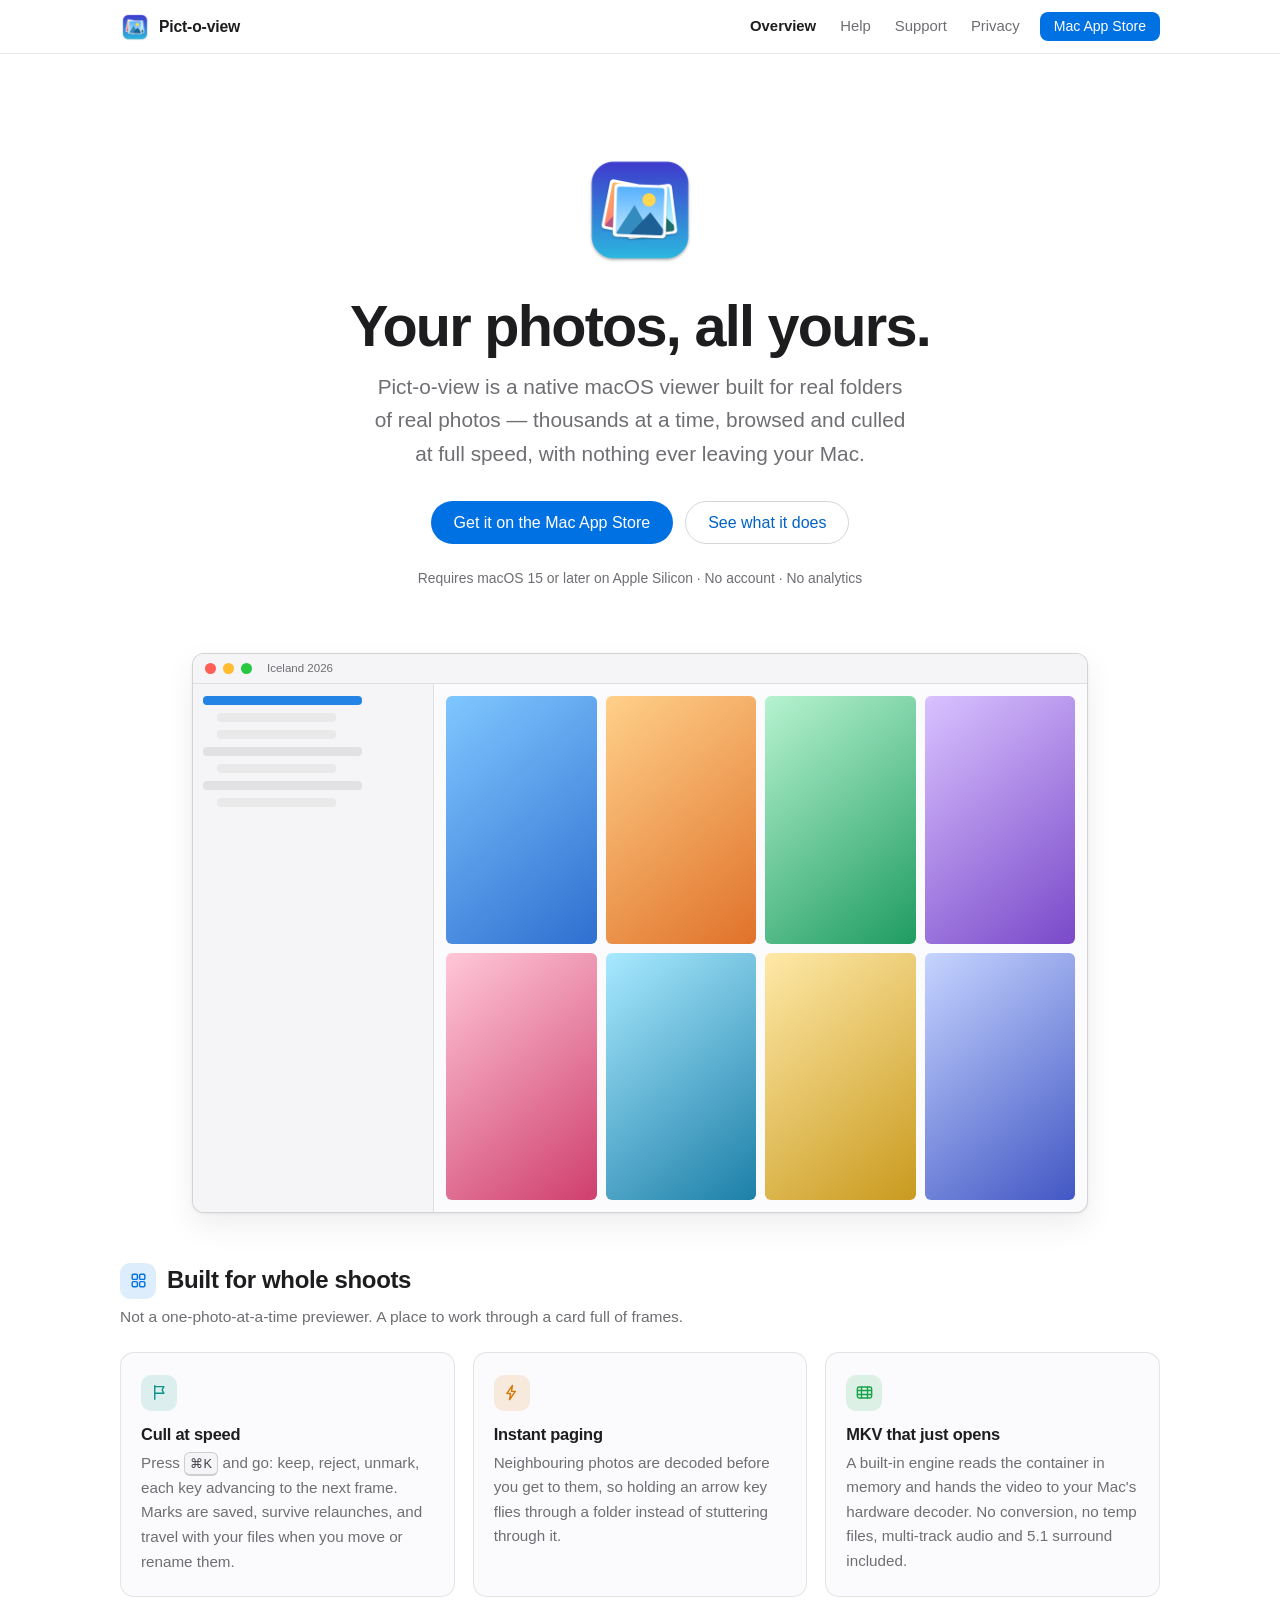
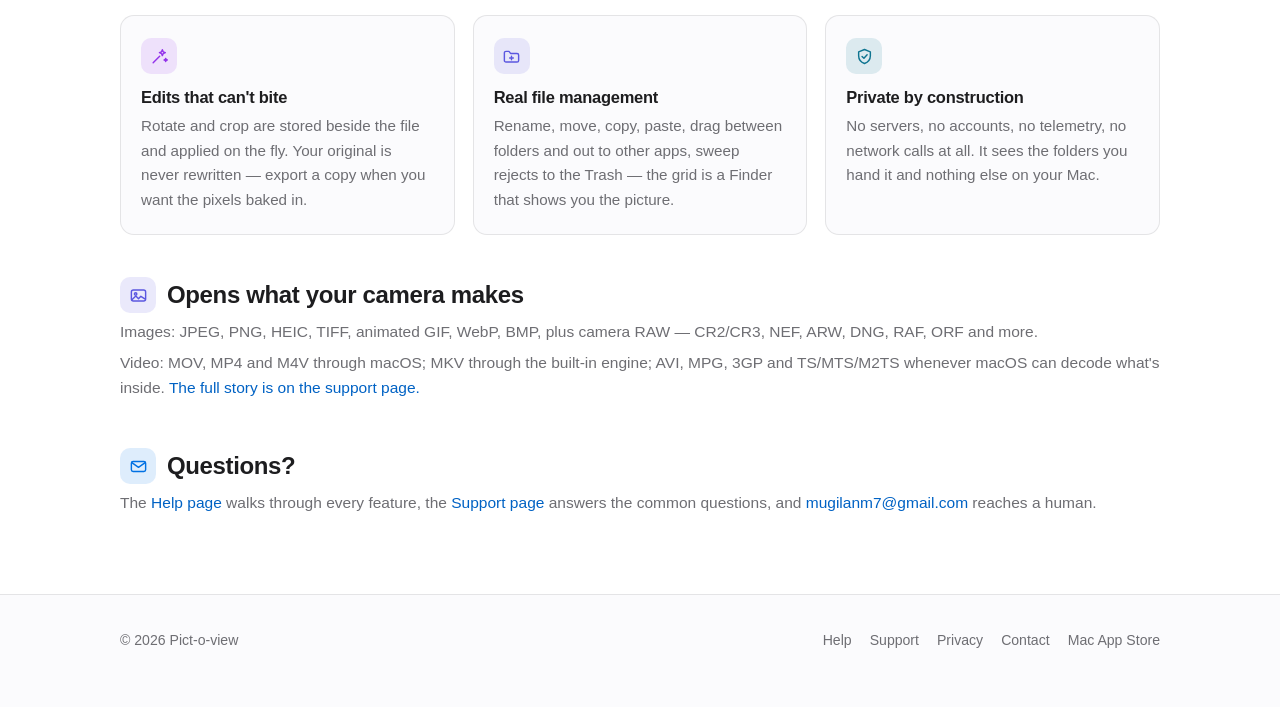
==== commit 5d5e25ec: "Note Apple Silicon requirement" ====
--- a/index.html
+++ b/index.html
@@ -113,7 +113,7 @@
       <a class="btn" href="https://apps.apple.com/us/app/pict-o-view/id6789158521">Get it on the Mac App Store</a>
       <a class="btn btn--ghost" href="help.html">See what it does</a>
     </div>
-    <p class="hero-note">Requires macOS 15 or later · No account · No analytics</p>
+    <p class="hero-note">Requires macOS 15 or later on Apple Silicon · No account · No analytics</p>
 
     <div class="mock" role="img" aria-label="Illustration of the Pict-o-view window: a folder sidebar beside a grid of photo thumbnails.">
       <div class="mock-bar" aria-hidden="true"><i></i><i></i><i></i><span>Iceland 2026</span></div>
